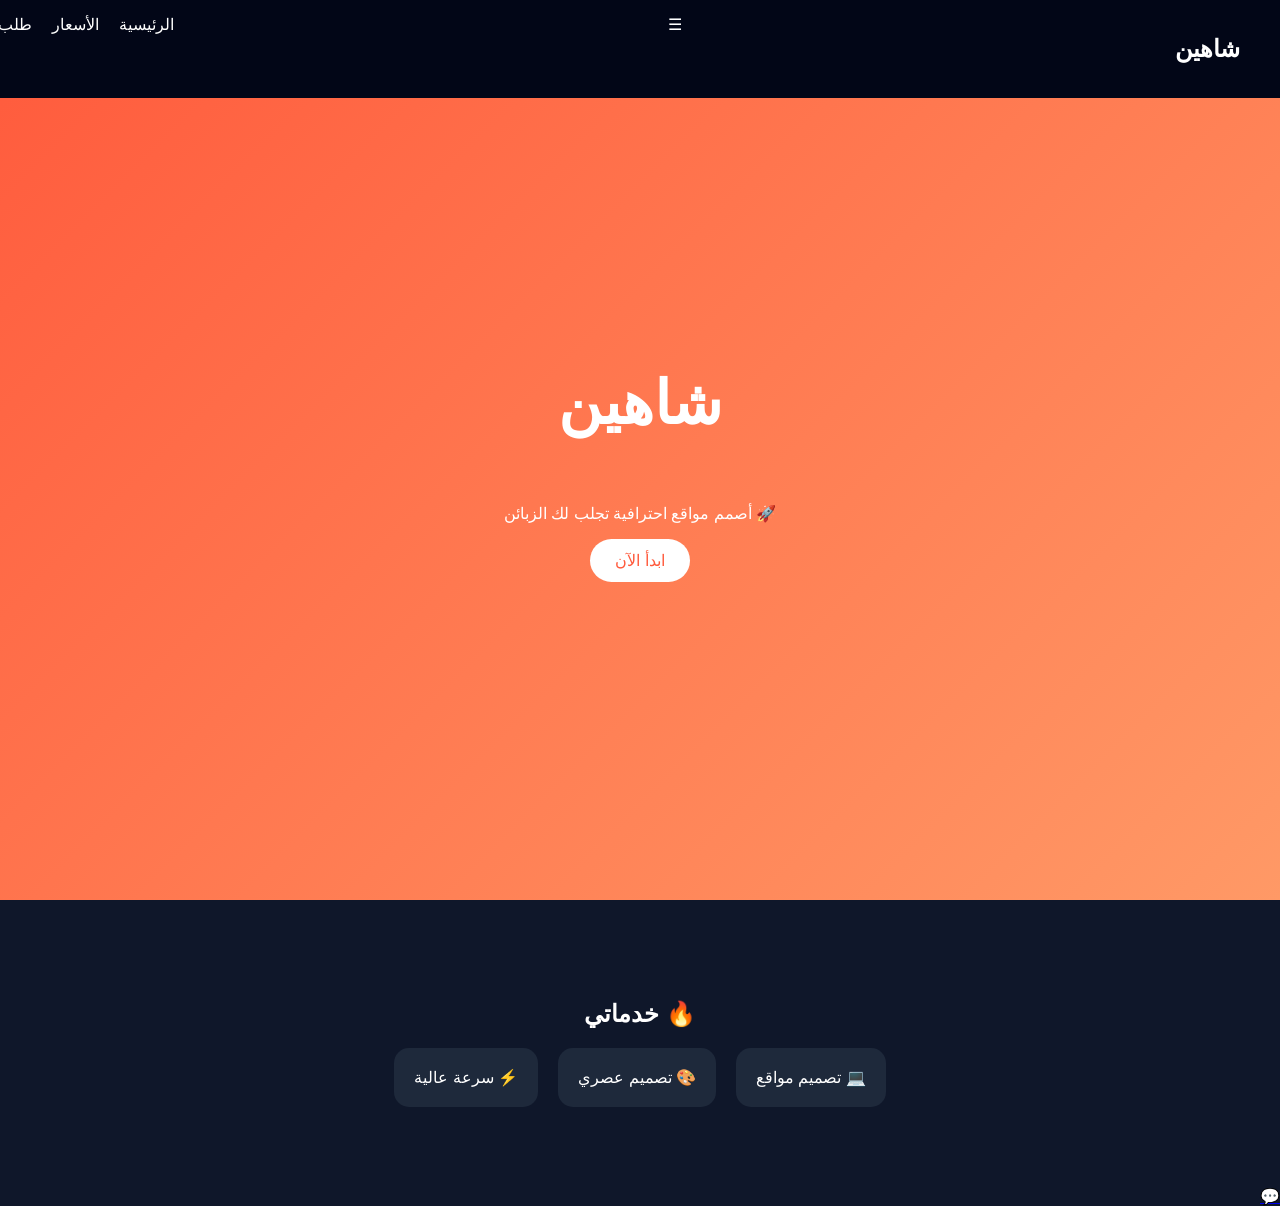
==== index.html @ 930d777d "Update index.html" ====
<!DOCTYPE html>
<html lang="ar" dir="rtl">
<head>
<meta charset="UTF-8">
<meta name="viewport" content="width=device-width, initial-scale=1.0">
<title>شاهين | مصمم مواقع</title>
<link rel="stylesheet" href="style.css">
</head>

<body>

<nav>
<h2 class="logo">شاهين</h2>

<span class="menu-btn" onclick="toggleMenu()">☰</span>

<div class="menu">
<a href="index.html">الرئيسية</a>
<a href="pricing.html">الأسعار</a>
<a href="contact.html">طلب موقع</a>
</div>

</nav>

<!-- HERO -->
<section class="hero">
<h1 id="name"></h1>
<p>🚀 أصمم مواقع احترافية تجلب لك الزبائن</p>
<a href="pricing.html" class="btn">ابدأ الآن</a>
</section>

<!-- SERVICES -->
<section class="section">
<h2>🔥 خدماتي</h2>
<div class="cards">
<div class="card">💻 تصميم مواقع</div>
<div class="card">🎨 تصميم عصري</div>
<div class="card">⚡ سرعة عالية</div>
</div>
</section>

<!-- WHATSAPP FLOAT -->
<a href="https://wa.me/213673757838?text=مرحبا%20أريد%20تصميم%20موقع" class="whatsapp-float">💬</a>

<script src="script.js"></script>

</body>
</html>
---- style.css ----
body{
margin:0;
font-family:Arial;
background:#0f172a;
color:white;
scroll-behavior:smooth;
}

/* NAV */
nav{
display:flex;
justify-content:space-between;
padding:15px 40px;
background:#020617;
position:fixed;
width:100%;
z-index:1000;
}

.menu{
display:flex;
gap:20px;
}

.menu a{
color:white;
text-decoration:none;
}

/* HERO */
.hero{
height:100vh;
display:flex;
flex-direction:column;
justify-content:center;
align-items:center;
background:linear-gradient(135deg,#ff5a3c,#ff9966);
}

.hero h1{
font-size:60px;
animation:glow 2s infinite alternate;
}

@keyframes glow{
from{ text-shadow:0 0 10px white;}
to{ text-shadow:0 0 40px yellow;}
}

/* BUTTON */
.btn{
background:white;
color:#ff5a3c;
padding:12px 25px;
border-radius:25px;
text-decoration:none;
}

/* SECTION */
.section{
padding:80px 20px;
text-align:center;
}

/* CARDS */
.cards{
display:flex;
gap:20px;
justify-content:center;
flex-wrap:wrap;
}

.card{
background:#1e293b;
padding:20px;
border-radius:15px;
transition:0.3s;
}

.card:hover{
transform:scale(1.1);
}

/* CTA */
.cta{
background:#ff5a3c;
padding:60px;
}

/* SCROLL ANIMATION */
.reveal{
opacity:0;
transform:translateY(50px);
transition:1s;
}

.reveal.active{
opacity:1;
transform:translateY(0);
}

/* TOP BUTTON */
#topBtn{
position:fixed;
bottom:20px;
left:20px;
padding:10px;
border:none;
border-radius:50%;
background:#ff5a3c;
color:white;
cursor:pointer;
}

/* MOBILE */
@media(max-width:768px){
.menu{
display:none;
flex-direction:column;
background:#020617;
position:absolute;
top:60px;
right:0;
width:100%;
}

.menu.active{
display:flex;
}

.menu-btn{
display:block;
}
}
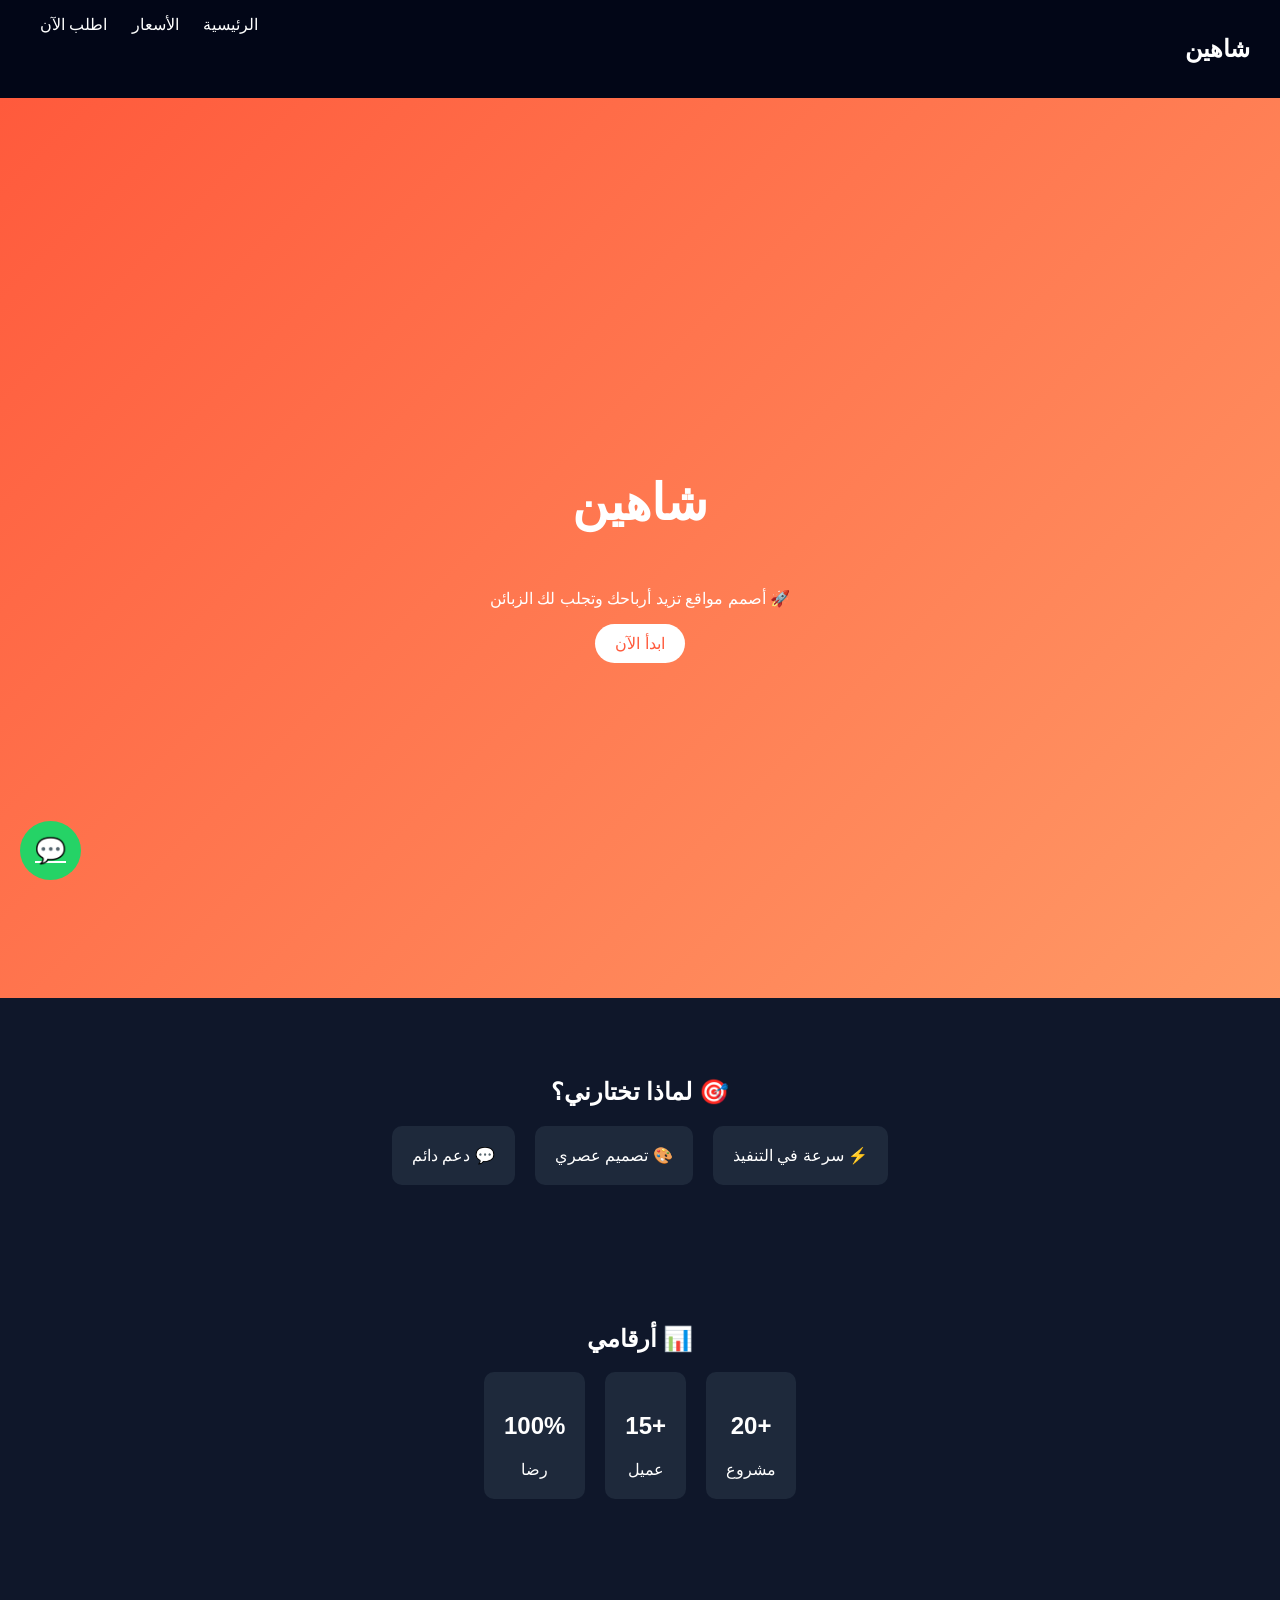
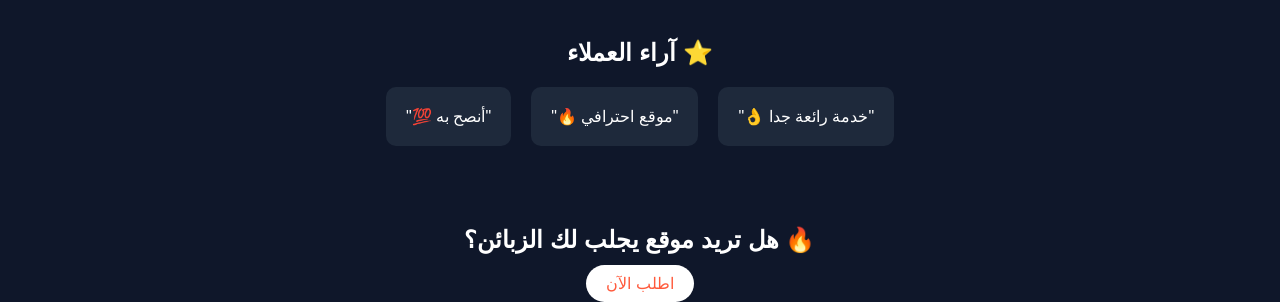
==== commit 3f2a4202: "Update index.html" ====
--- a/index.html
+++ b/index.html
@@ -1,47 +1,80 @@
-
 <!DOCTYPE html>
 <html lang="ar" dir="rtl">
 <head>
+
 <meta charset="UTF-8">
 <meta name="viewport" content="width=device-width, initial-scale=1.0">
-<title>شاهين | مصمم مواقع</title>
+
+<title>شاهين | مصمم مواقع محترف</title>
+
 <link rel="stylesheet" href="style.css">
+
 </head>
 
 <body>
 
+<!-- NAV -->
 <nav>
 <h2 class="logo">شاهين</h2>
 
-<span class="menu-btn" onclick="toggleMenu()">☰</span>
-
 <div class="menu">
-<a href="index.html">الرئيسية</a>
+<a href="#">الرئيسية</a>
 <a href="pricing.html">الأسعار</a>
-<a href="contact.html">طلب موقع</a>
+<a href="contact.html">اطلب الآن</a>
 </div>
-
 </nav>
 
 <!-- HERO -->
 <section class="hero">
 <h1 id="name"></h1>
-<p>🚀 أصمم مواقع احترافية تجلب لك الزبائن</p>
+<p>🚀 أصمم مواقع تزيد أرباحك وتجلب لك الزبائن</p>
 <a href="pricing.html" class="btn">ابدأ الآن</a>
 </section>
 
-<!-- SERVICES -->
+<!-- WHY ME -->
 <section class="section">
-<h2>🔥 خدماتي</h2>
+<h2>🎯 لماذا تختارني؟</h2>
+
 <div class="cards">
-<div class="card">💻 تصميم مواقع</div>
+<div class="card">⚡ سرعة في التنفيذ</div>
 <div class="card">🎨 تصميم عصري</div>
-<div class="card">⚡ سرعة عالية</div>
+<div class="card">💬 دعم دائم</div>
 </div>
+
 </section>
 
-<!-- WHATSAPP FLOAT -->
-<a href="https://wa.me/213673757838?text=مرحبا%20أريد%20تصميم%20موقع" class="whatsapp-float">💬</a>
+<!-- STATS -->
+<section class="section">
+<h2>📊 أرقامي</h2>
+
+<div class="cards">
+<div class="card"><h1>+20</h1> مشروع</div>
+<div class="card"><h1>+15</h1> عميل</div>
+<div class="card"><h1>100%</h1> رضا</div>
+</div>
+
+</section>
+
+<!-- REVIEWS -->
+<section class="section">
+<h2>⭐ آراء العملاء</h2>
+
+<div class="cards">
+<div class="card">"خدمة رائعة جدا 👌"</div>
+<div class="card">"موقع احترافي 🔥"</div>
+<div class="card">"أنصح به 💯"</div>
+</div>
+
+</section>
+
+<!-- CTA -->
+<section class="cta">
+<h2>🔥 هل تريد موقع يجلب لك الزبائن؟</h2>
+<a href="contact.html" class="btn">اطلب الآن</a>
+</section>
+
+<!-- WHATSAPP -->
+<a href="https://wa.me/213673757838" class="whatsapp-float">💬</a>
 
 <script src="script.js"></script>
 
--- a/style.css
+++ b/style.css
@@ -3,26 +3,19 @@
 font-family:Arial;
 background:#0f172a;
 color:white;
-scroll-behavior:smooth;
+text-align:center;
 }
 
 /* NAV */
 nav{
 display:flex;
 justify-content:space-between;
-padding:15px 40px;
+padding:15px 30px;
 background:#020617;
-position:fixed;
-width:100%;
-z-index:1000;
-}
-
-.menu{
-display:flex;
-gap:20px;
 }
 
 .menu a{
+margin:0 10px;
 color:white;
 text-decoration:none;
 }
@@ -38,97 +31,45 @@
 }
 
 .hero h1{
-font-size:60px;
-animation:glow 2s infinite alternate;
-}
-
-@keyframes glow{
-from{ text-shadow:0 0 10px white;}
-to{ text-shadow:0 0 40px yellow;}
+font-size:50px;
 }
 
 /* BUTTON */
 .btn{
 background:white;
 color:#ff5a3c;
-padding:12px 25px;
-border-radius:25px;
+padding:10px 20px;
+border-radius:20px;
 text-decoration:none;
 }
 
 /* SECTION */
 .section{
-padding:80px 20px;
-text-align:center;
+padding:60px;
 }
 
 /* CARDS */
 .cards{
 display:flex;
+justify-content:center;
 gap:20px;
-justify-content:center;
 flex-wrap:wrap;
 }
 
 .card{
 background:#1e293b;
 padding:20px;
-border-radius:15px;
-transition:0.3s;
+border-radius:10px;
 }
 
-.card:hover{
-transform:scale(1.1);
-}
-
-/* CTA */
-.cta{
-background:#ff5a3c;
-padding:60px;
-}
-
-/* SCROLL ANIMATION */
-.reveal{
-opacity:0;
-transform:translateY(50px);
-transition:1s;
-}
-
-.reveal.active{
-opacity:1;
-transform:translateY(0);
-}
-
-/* TOP BUTTON */
-#topBtn{
+/* WHATSAPP */
+.whatsapp-float{
 position:fixed;
 bottom:20px;
 left:20px;
-padding:10px;
-border:none;
+background:#25d366;
+color:white;
+font-size:25px;
+padding:15px;
 border-radius:50%;
-background:#ff5a3c;
-color:white;
-cursor:pointer;
 }
-
-/* MOBILE */
-@media(max-width:768px){
-.menu{
-display:none;
-flex-direction:column;
-background:#020617;
-position:absolute;
-top:60px;
-right:0;
-width:100%;
-}
-
-.menu.active{
-display:flex;
-}
-
-.menu-btn{
-display:block;
-}
-}
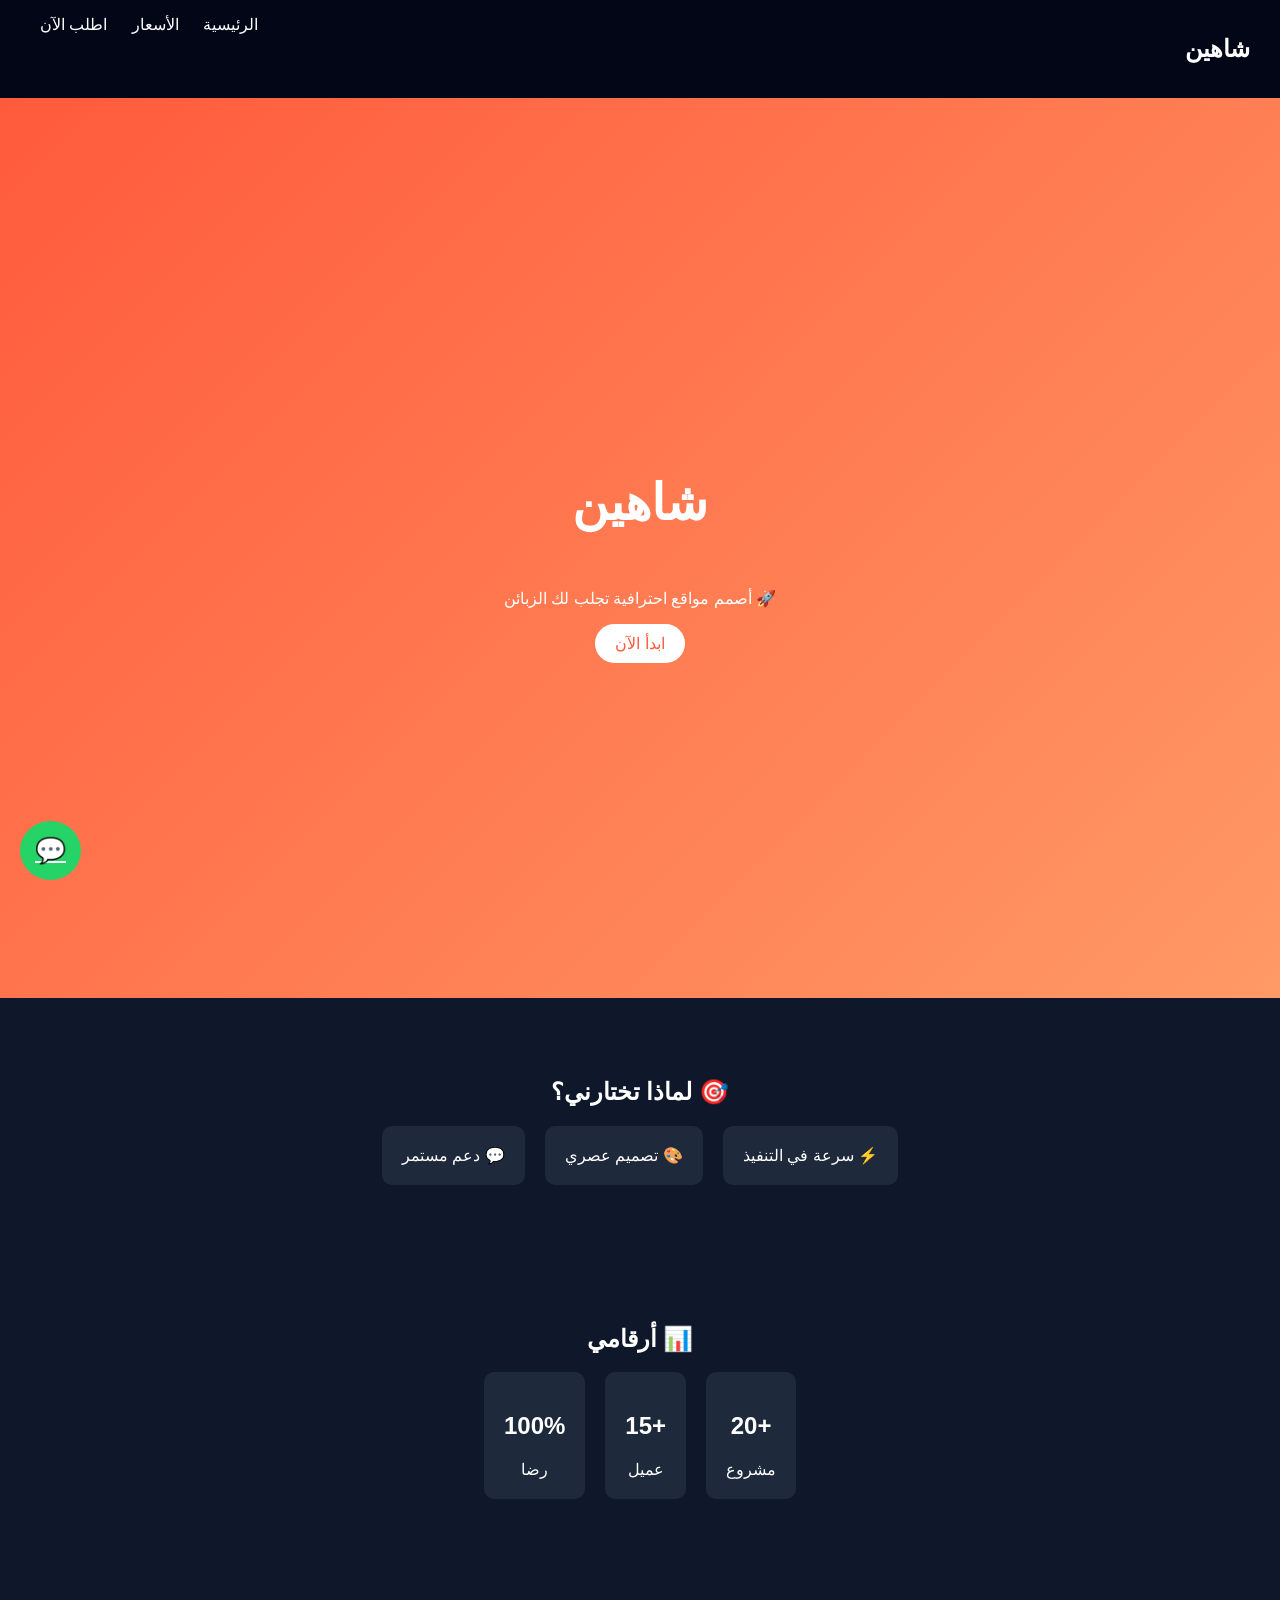
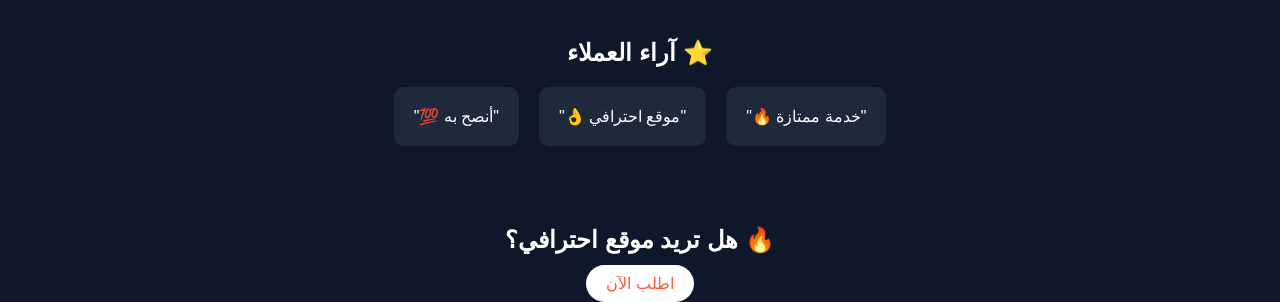
==== commit bc83225d: "Update index.html" ====
--- a/index.html
+++ b/index.html
@@ -1,24 +1,20 @@
+
 <!DOCTYPE html>
 <html lang="ar" dir="rtl">
 <head>
-
 <meta charset="UTF-8">
 <meta name="viewport" content="width=device-width, initial-scale=1.0">
-
 <title>شاهين | مصمم مواقع محترف</title>
-
 <link rel="stylesheet" href="style.css">
-
 </head>
 
 <body>
 
-<!-- NAV -->
 <nav>
 <h2 class="logo">شاهين</h2>
 
 <div class="menu">
-<a href="#">الرئيسية</a>
+<a href="index.html">الرئيسية</a>
 <a href="pricing.html">الأسعار</a>
 <a href="contact.html">اطلب الآن</a>
 </div>
@@ -27,20 +23,19 @@
 <!-- HERO -->
 <section class="hero">
 <h1 id="name"></h1>
-<p>🚀 أصمم مواقع تزيد أرباحك وتجلب لك الزبائن</p>
+<p>🚀 أصمم مواقع احترافية تجلب لك الزبائن</p>
 <a href="pricing.html" class="btn">ابدأ الآن</a>
 </section>
 
-<!-- WHY ME -->
+<!-- WHY -->
 <section class="section">
 <h2>🎯 لماذا تختارني؟</h2>
 
 <div class="cards">
 <div class="card">⚡ سرعة في التنفيذ</div>
 <div class="card">🎨 تصميم عصري</div>
-<div class="card">💬 دعم دائم</div>
+<div class="card">💬 دعم مستمر</div>
 </div>
-
 </section>
 
 <!-- STATS -->
@@ -52,7 +47,6 @@
 <div class="card"><h1>+15</h1> عميل</div>
 <div class="card"><h1>100%</h1> رضا</div>
 </div>
-
 </section>
 
 <!-- REVIEWS -->
@@ -60,23 +54,23 @@
 <h2>⭐ آراء العملاء</h2>
 
 <div class="cards">
-<div class="card">"خدمة رائعة جدا 👌"</div>
-<div class="card">"موقع احترافي 🔥"</div>
+<div class="card">"خدمة ممتازة 🔥"</div>
+<div class="card">"موقع احترافي 👌"</div>
 <div class="card">"أنصح به 💯"</div>
 </div>
-
 </section>
 
 <!-- CTA -->
 <section class="cta">
-<h2>🔥 هل تريد موقع يجلب لك الزبائن؟</h2>
+<h2>🔥 هل تريد موقع احترافي؟</h2>
 <a href="contact.html" class="btn">اطلب الآن</a>
 </section>
 
-<!-- WHATSAPP -->
 <a href="https://wa.me/213673757838" class="whatsapp-float">💬</a>
 
 <script src="script.js"></script>
 
 </body>
 </html>
+
+
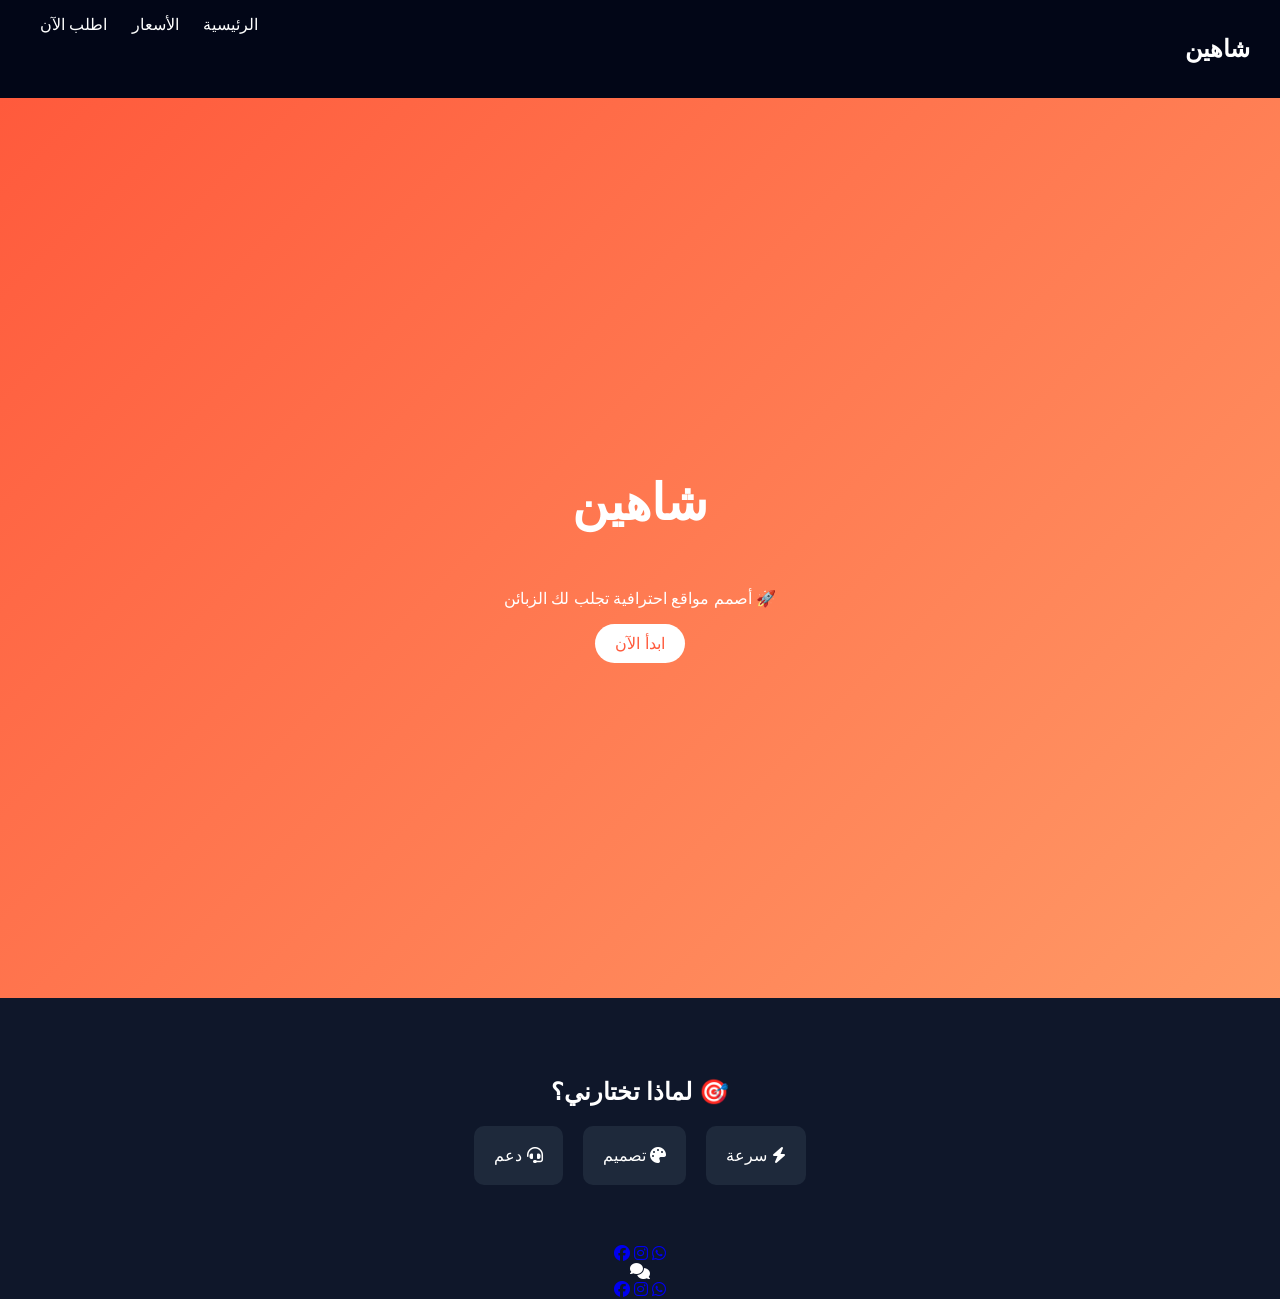
==== commit e6fd5973: "Update index.html" ====
--- a/index.html
+++ b/index.html
@@ -1,11 +1,17 @@
-
 <!DOCTYPE html>
 <html lang="ar" dir="rtl">
 <head>
+
 <meta charset="UTF-8">
 <meta name="viewport" content="width=device-width, initial-scale=1.0">
-<title>شاهين | مصمم مواقع محترف</title>
+
+<title>شاهين | مصمم مواقع</title>
+
 <link rel="stylesheet" href="style.css">
+
+<!-- ICONS -->
+<link rel="stylesheet" href="https://cdnjs.cloudflare.com/ajax/libs/font-awesome/6.5.0/css/all.min.css">
+
 </head>
 
 <body>
@@ -32,45 +38,33 @@
 <h2>🎯 لماذا تختارني؟</h2>
 
 <div class="cards">
-<div class="card">⚡ سرعة في التنفيذ</div>
-<div class="card">🎨 تصميم عصري</div>
-<div class="card">💬 دعم مستمر</div>
+<div class="card"><i class="fa-solid fa-bolt"></i> سرعة</div>
+<div class="card"><i class="fa-solid fa-palette"></i> تصميم</div>
+<div class="card"><i class="fa-solid fa-headset"></i> دعم</div>
 </div>
+
 </section>
 
-<!-- STATS -->
-<section class="section">
-<h2>📊 أرقامي</h2>
+<!-- SOCIAL -->
+<div class="social">
+<a href="https://wa.me/213673757838"><i class="fab fa-whatsapp"></i></a>
+<a href="https://instagram.com/sb_chahin_40"><i class="fab fa-instagram"></i></a>
+<a href="https://facebook.com/sebaa.chahin"><i class="fab fa-facebook"></i></a>
+</div>
 
-<div class="cards">
-<div class="card"><h1>+20</h1> مشروع</div>
-<div class="card"><h1>+15</h1> عميل</div>
-<div class="card"><h1>100%</h1> رضا</div>
+<!-- FLOAT BUTTON -->
+<div class="floating">
+<i class="fa-solid fa-comments main-btn"></i>
+
+<div class="floating-menu">
+<a href="https://wa.me/213673757838"><i class="fab fa-whatsapp"></i></a>
+<a href="https://instagram.com/sb_chahin_40"><i class="fab fa-instagram"></i></a>
+<a href="https://facebook.com/sebaa.chahin"><i class="fab fa-facebook"></i></a>
 </div>
-</section>
 
-<!-- REVIEWS -->
-<section class="section">
-<h2>⭐ آراء العملاء</h2>
-
-<div class="cards">
-<div class="card">"خدمة ممتازة 🔥"</div>
-<div class="card">"موقع احترافي 👌"</div>
-<div class="card">"أنصح به 💯"</div>
 </div>
-</section>
-
-<!-- CTA -->
-<section class="cta">
-<h2>🔥 هل تريد موقع احترافي؟</h2>
-<a href="contact.html" class="btn">اطلب الآن</a>
-</section>
-
-<a href="https://wa.me/213673757838" class="whatsapp-float">💬</a>
 
 <script src="script.js"></script>
 
 </body>
 </html>
-
-
--- a/style.css
+++ b/style.css
@@ -32,6 +32,12 @@
 
 .hero h1{
 font-size:50px;
+animation:glow 2s infinite alternate;
+}
+
+@keyframes glow{
+from{ text-shadow:0 0 10px white;}
+to{ text-shadow:0 0 40px yellow;}
 }
 
 /* BUTTON */
@@ -60,6 +66,23 @@
 background:#1e293b;
 padding:20px;
 border-radius:10px;
+transition:0.3s;
+}
+
+.card h1{
+font-size:40px;
+color:#ff5a3c;
+}
+
+.card:hover{
+transform:scale(1.1);
+box-shadow:0 0 20px rgba(255,90,60,0.5);
+}
+
+/* CTA */
+.cta{
+background:#ff5a3c;
+padding:60px;
 }
 
 /* WHATSAPP */
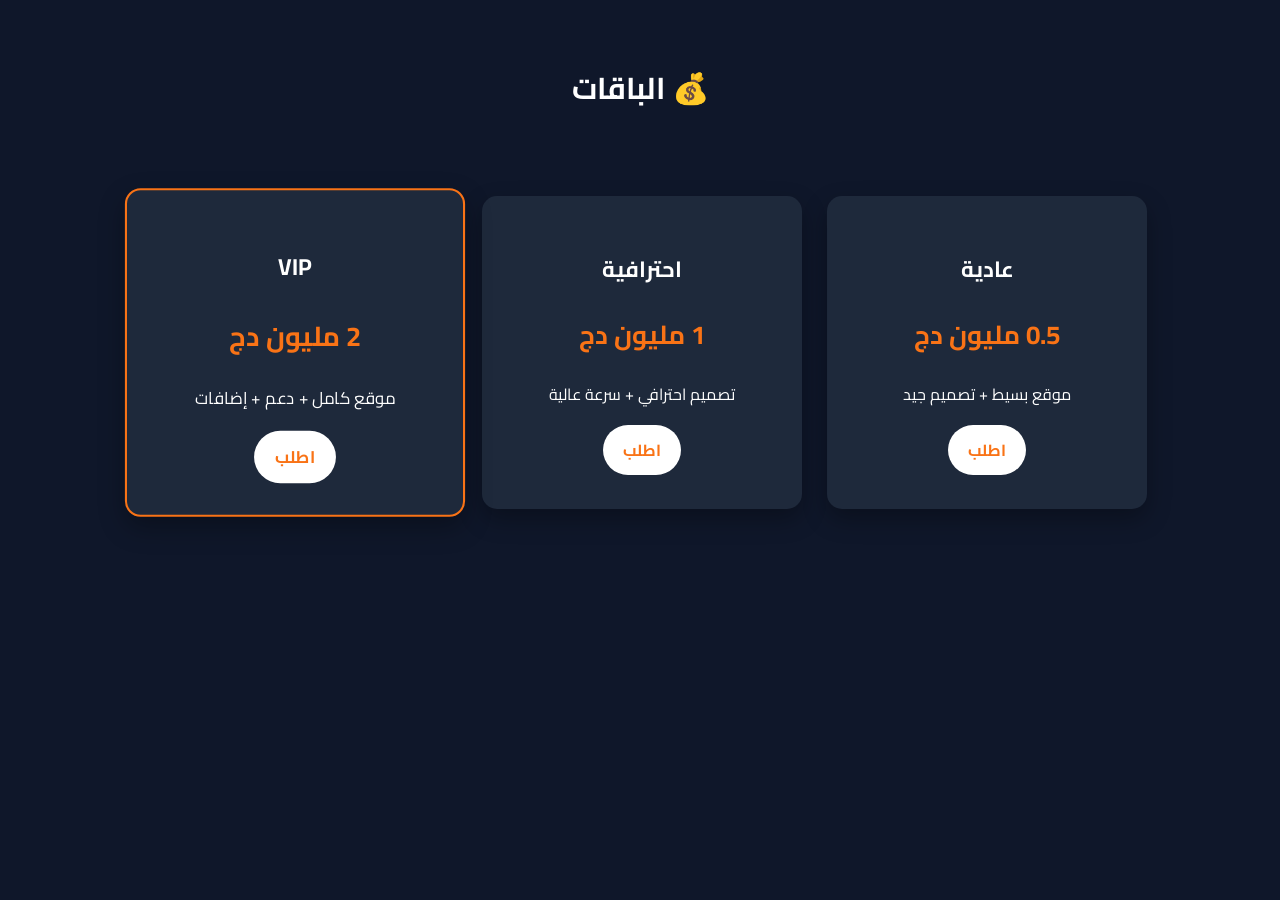
==== commit 46bdffe9: "Update index.html" ====
--- a/index.html
+++ b/index.html
@@ -1,70 +1,136 @@
+
 <!DOCTYPE html>
 <html lang="ar" dir="rtl">
 <head>
-
 <meta charset="UTF-8">
 <meta name="viewport" content="width=device-width, initial-scale=1.0">
 
-<title>شاهين | مصمم مواقع</title>
+<title>الباقات | شاهين</title>
 
-<link rel="stylesheet" href="style.css">
+<link href="https://fonts.googleapis.com/css2?family=Cairo:wght@400;700&display=swap" rel="stylesheet">
 
-<!-- ICONS -->
-<link rel="stylesheet" href="https://cdnjs.cloudflare.com/ajax/libs/font-awesome/6.5.0/css/all.min.css">
+<style>
 
+body{
+    margin:0;
+    font-family:'Cairo',sans-serif;
+    background:#0f172a;
+    color:white;
+}
+
+/* TITLE */
+.title{
+    text-align:center;
+    margin-top:60px;
+    font-size:30px;
+}
+
+/* PRICING */
+.pricing{
+    display:flex;
+    justify-content:center;
+    gap:25px;
+    flex-wrap:wrap;
+    padding:60px 20px;
+}
+
+/* CARD */
+.card{
+    background:#1e293b;
+    width:260px;
+    padding:30px;
+    border-radius:15px;
+    text-align:center;
+    transition:0.3s;
+    box-shadow:0 10px 25px rgba(0,0,0,0.3);
+}
+
+.card:hover{
+    transform:translateY(-10px) scale(1.03);
+}
+
+/* TITLE */
+.card h3{
+    margin-bottom:10px;
+    font-size:22px;
+}
+
+/* PRICE */
+.card h2{
+    color:#f97316;
+    margin:20px 0;
+    font-size:26px;
+}
+
+/* BUTTON */
+.btn{
+    display:inline-block;
+    background:white;
+    color:#f97316;
+    padding:10px 20px;
+    border-radius:25px;
+    text-decoration:none;
+    font-weight:bold;
+    transition:0.3s;
+}
+
+.btn:hover{
+    background:#f97316;
+    color:white;
+}
+
+/* VIP SPECIAL */
+.vip{
+    border:2px solid #f97316;
+    transform:scale(1.05);
+}
+
+.vip:hover{
+    transform:scale(1.1);
+}
+
+/* RESPONSIVE */
+@media(max-width:768px){
+    .pricing{
+        flex-direction:column;
+        align-items:center;
+    }
+}
+
+</style>
 </head>
 
 <body>
 
-<nav>
-<h2 class="logo">شاهين</h2>
+<h1 class="title">💰 الباقات</h1>
 
-<div class="menu">
-<a href="index.html">الرئيسية</a>
-<a href="pricing.html">الأسعار</a>
-<a href="contact.html">اطلب الآن</a>
-</div>
-</nav>
+<section class="pricing">
 
-<!-- HERO -->
-<section class="hero">
-<h1 id="name"></h1>
-<p>🚀 أصمم مواقع احترافية تجلب لك الزبائن</p>
-<a href="pricing.html" class="btn">ابدأ الآن</a>
-</section>
+    <!-- عادية -->
+    <div class="card">
+        <h3>عادية</h3>
+        <h2>0.5 مليون دج</h2>
+        <p>موقع بسيط + تصميم جيد</p>
+        <a class="btn" href="https://wa.me/213673757838?text=طلب باقة عادية">اطلب</a>
+    </div>
 
-<!-- WHY -->
-<section class="section">
-<h2>🎯 لماذا تختارني؟</h2>
+    <!-- احترافية -->
+    <div class="card">
+        <h3>احترافية</h3>
+        <h2>1 مليون دج</h2>
+        <p>تصميم احترافي + سرعة عالية</p>
+        <a class="btn" href="https://wa.me/213673757838?text=طلب باقة احترافية">اطلب</a>
+    </div>
 
-<div class="cards">
-<div class="card"><i class="fa-solid fa-bolt"></i> سرعة</div>
-<div class="card"><i class="fa-solid fa-palette"></i> تصميم</div>
-<div class="card"><i class="fa-solid fa-headset"></i> دعم</div>
-</div>
+    <!-- VIP -->
+    <div class="card vip">
+        <h3>VIP</h3>
+        <h2>2 مليون دج</h2>
+        <p>موقع كامل + دعم + إضافات</p>
+        <a class="btn" href="https://wa.me/213673757838?text=طلب VIP">اطلب</a>
+    </div>
 
 </section>
 
-<!-- SOCIAL -->
-<div class="social">
-<a href="https://wa.me/213673757838"><i class="fab fa-whatsapp"></i></a>
-<a href="https://instagram.com/sb_chahin_40"><i class="fab fa-instagram"></i></a>
-<a href="https://facebook.com/sebaa.chahin"><i class="fab fa-facebook"></i></a>
-</div>
-
-<!-- FLOAT BUTTON -->
-<div class="floating">
-<i class="fa-solid fa-comments main-btn"></i>
-
-<div class="floating-menu">
-<a href="https://wa.me/213673757838"><i class="fab fa-whatsapp"></i></a>
-<a href="https://instagram.com/sb_chahin_40"><i class="fab fa-instagram"></i></a>
-<a href="https://facebook.com/sebaa.chahin"><i class="fab fa-facebook"></i></a>
-</div>
-
-</div>
-
-<script src="script.js"></script>
-
 </body>
 </html>
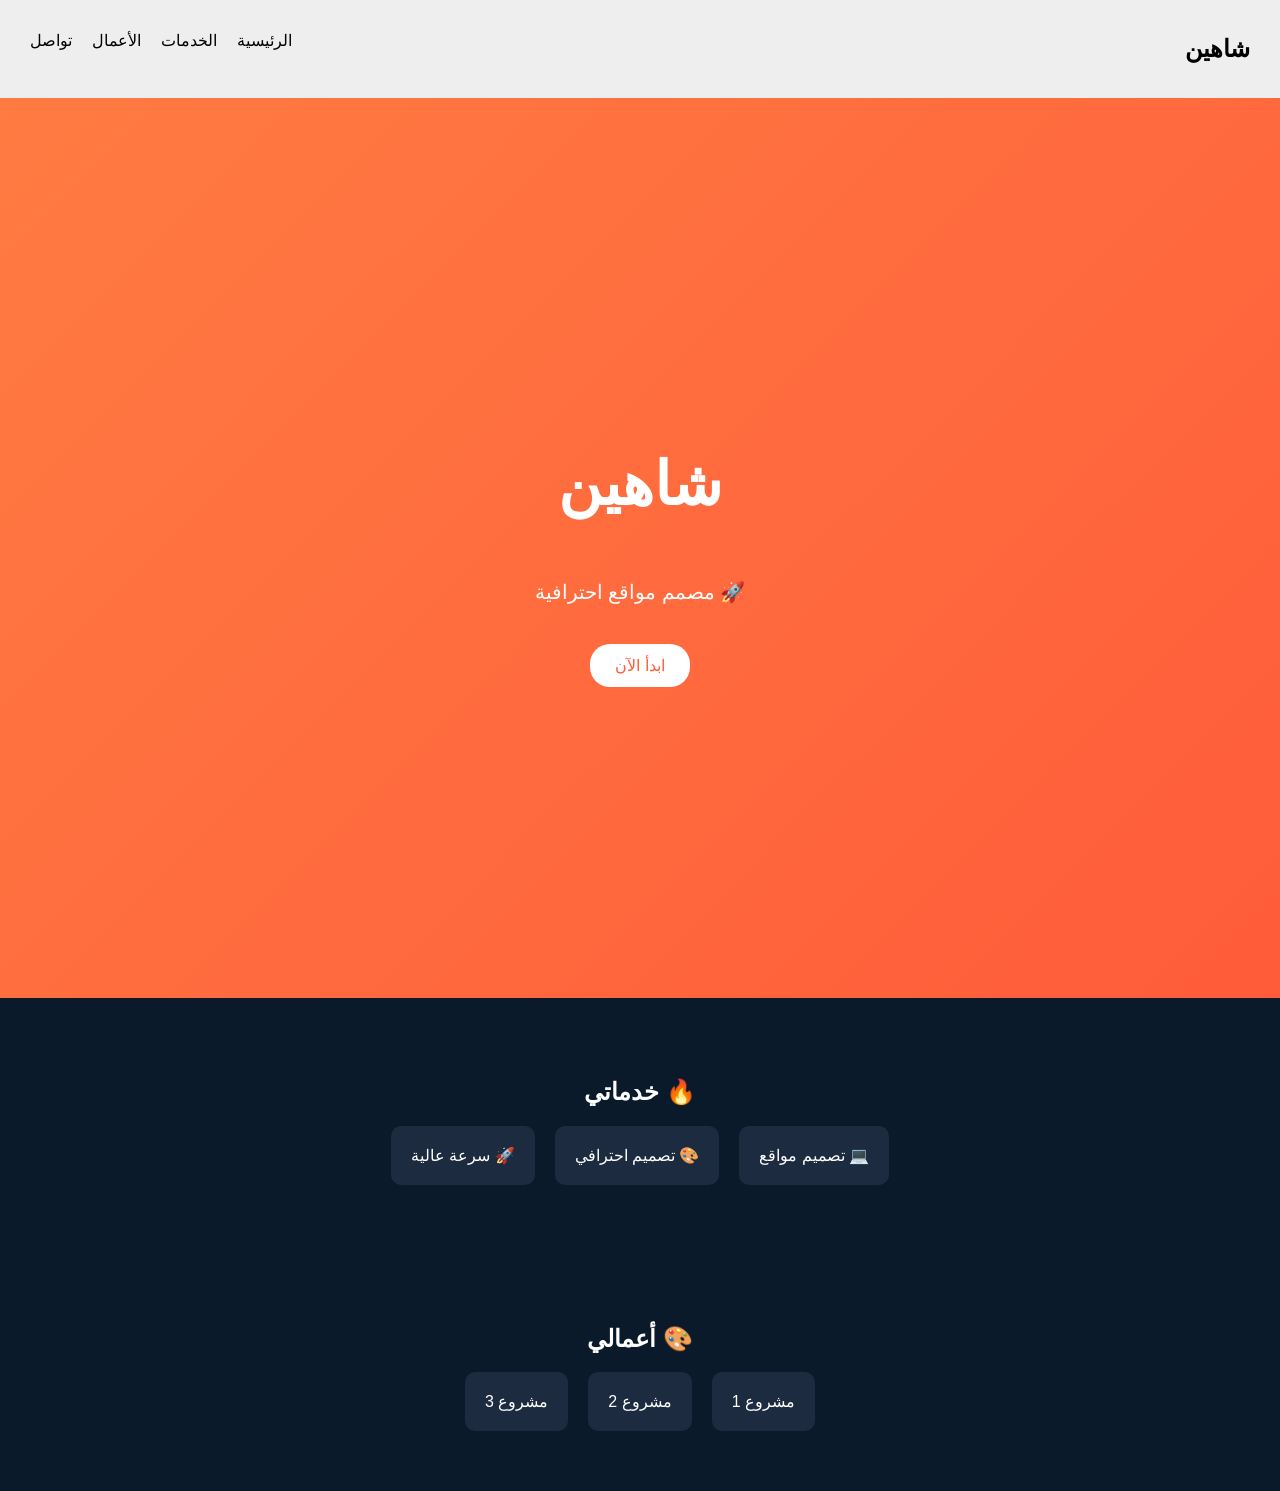
==== commit e13b93fa: "Update index.html" ====
--- a/index.html
+++ b/index.html
@@ -1,136 +1,145 @@
-
 <!DOCTYPE html>
-<html lang="ar" dir="rtl">
+<html lang="ar">
 <head>
 <meta charset="UTF-8">
 <meta name="viewport" content="width=device-width, initial-scale=1.0">
-
-<title>الباقات | شاهين</title>
-
-<link href="https://fonts.googleapis.com/css2?family=Cairo:wght@400;700&display=swap" rel="stylesheet">
+<title>شاهين</title>
 
 <style>
-
 body{
     margin:0;
-    font-family:'Cairo',sans-serif;
-    background:#0f172a;
-    color:white;
+    font-family:Arial;
+    direction:rtl;
+    background:#0b1a2a;
+    color:#fff;
 }
 
-/* TITLE */
-.title{
-    text-align:center;
-    margin-top:60px;
-    font-size:30px;
+/* النافبار */
+nav{
+    display:flex;
+    justify-content:space-between;
+    padding:15px 30px;
+    background:#eee;
+    color:#000;
 }
 
-/* PRICING */
-.pricing{
+nav ul{
+    list-style:none;
+    display:flex;
+    gap:20px;
+}
+
+nav a{
+    text-decoration:none;
+    color:#000;
+}
+
+/* الهيرو */
+.hero{
+    height:100vh;
+    display:flex;
+    flex-direction:column;
+    justify-content:center;
+    align-items:center;
+    background:linear-gradient(135deg,#ff7b42,#ff5c3a);
+    text-align:center;
+}
+
+.hero h1{
+    font-size:60px;
+}
+
+.hero p{
+    font-size:20px;
+}
+
+/* زر */
+.btn{
+    margin-top:20px;
+    padding:12px 25px;
+    border:none;
+    border-radius:20px;
+    background:#fff;
+    color:#ff5c3a;
+    cursor:pointer;
+    font-size:16px;
+}
+
+/* خدمات */
+.section{
+    padding:60px;
+    text-align:center;
+}
+
+.boxes{
     display:flex;
     justify-content:center;
-    gap:25px;
+    gap:20px;
     flex-wrap:wrap;
-    padding:60px 20px;
 }
 
-/* CARD */
-.card{
-    background:#1e293b;
-    width:260px;
-    padding:30px;
-    border-radius:15px;
-    text-align:center;
-    transition:0.3s;
-    box-shadow:0 10px 25px rgba(0,0,0,0.3);
-}
-
-.card:hover{
-    transform:translateY(-10px) scale(1.03);
-}
-
-/* TITLE */
-.card h3{
-    margin-bottom:10px;
-    font-size:22px;
-}
-
-/* PRICE */
-.card h2{
-    color:#f97316;
-    margin:20px 0;
-    font-size:26px;
-}
-
-/* BUTTON */
-.btn{
-    display:inline-block;
-    background:white;
-    color:#f97316;
-    padding:10px 20px;
-    border-radius:25px;
-    text-decoration:none;
-    font-weight:bold;
-    transition:0.3s;
-}
-
-.btn:hover{
-    background:#f97316;
-    color:white;
-}
-
-/* VIP SPECIAL */
-.vip{
-    border:2px solid #f97316;
-    transform:scale(1.05);
-}
-
-.vip:hover{
-    transform:scale(1.1);
-}
-
-/* RESPONSIVE */
-@media(max-width:768px){
-    .pricing{
-        flex-direction:column;
-        align-items:center;
-    }
+.box{
+    background:#1c2b3f;
+    padding:20px;
+    border-radius:10px;
 }
 
 </style>
+
 </head>
 
 <body>
 
-<h1 class="title">💰 الباقات</h1>
+<!-- navbar -->
+<nav>
+<h2>شاهين</h2>
+<ul>
+<li><a href="#">الرئيسية</a></li>
+<li><a href="#services">الخدمات</a></li>
+<li><a href="#work">الأعمال</a></li>
+<li><a href="#">تواصل</a></li>
+</ul>
+</nav>
 
-<section class="pricing">
+<!-- hero -->
+<div class="hero">
+<h1>شاهين</h1>
+<p>🚀 مصمم مواقع احترافية</p>
 
-    <!-- عادية -->
-    <div class="card">
-        <h3>عادية</h3>
-        <h2>0.5 مليون دج</h2>
-        <p>موقع بسيط + تصميم جيد</p>
-        <a class="btn" href="https://wa.me/213673757838?text=طلب باقة عادية">اطلب</a>
-    </div>
+<!-- الزر المهم -->
+<button class="btn" onclick="goPricing()">ابدأ الآن</button>
 
-    <!-- احترافية -->
-    <div class="card">
-        <h3>احترافية</h3>
-        <h2>1 مليون دج</h2>
-        <p>تصميم احترافي + سرعة عالية</p>
-        <a class="btn" href="https://wa.me/213673757838?text=طلب باقة احترافية">اطلب</a>
-    </div>
+</div>
 
-    <!-- VIP -->
-    <div class="card vip">
-        <h3>VIP</h3>
-        <h2>2 مليون دج</h2>
-        <p>موقع كامل + دعم + إضافات</p>
-        <a class="btn" href="https://wa.me/213673757838?text=طلب VIP">اطلب</a>
-    </div>
+<!-- الخدمات -->
+<div class="section" id="services">
+<h2>🔥 خدماتي</h2>
 
-</section>
+<div class="boxes">
+<div class="box">💻 تصميم مواقع</div>
+<div class="box">🎨 تصميم احترافي</div>
+<div class="box">🚀 سرعة عالية</div>
+</div>
+
+</div>
+
+<!-- أعمال -->
+<div class="section" id="work">
+<h2>🎨 أعمالي</h2>
+
+<div class="boxes">
+<div class="box">مشروع 1</div>
+<div class="box">مشروع 2</div>
+<div class="box">مشروع 3</div>
+</div>
+
+</div>
+
+<script>
+function goPricing(){
+    window.location.href = "pricing.html";
+}
+</script>
 
 </body>
 </html>
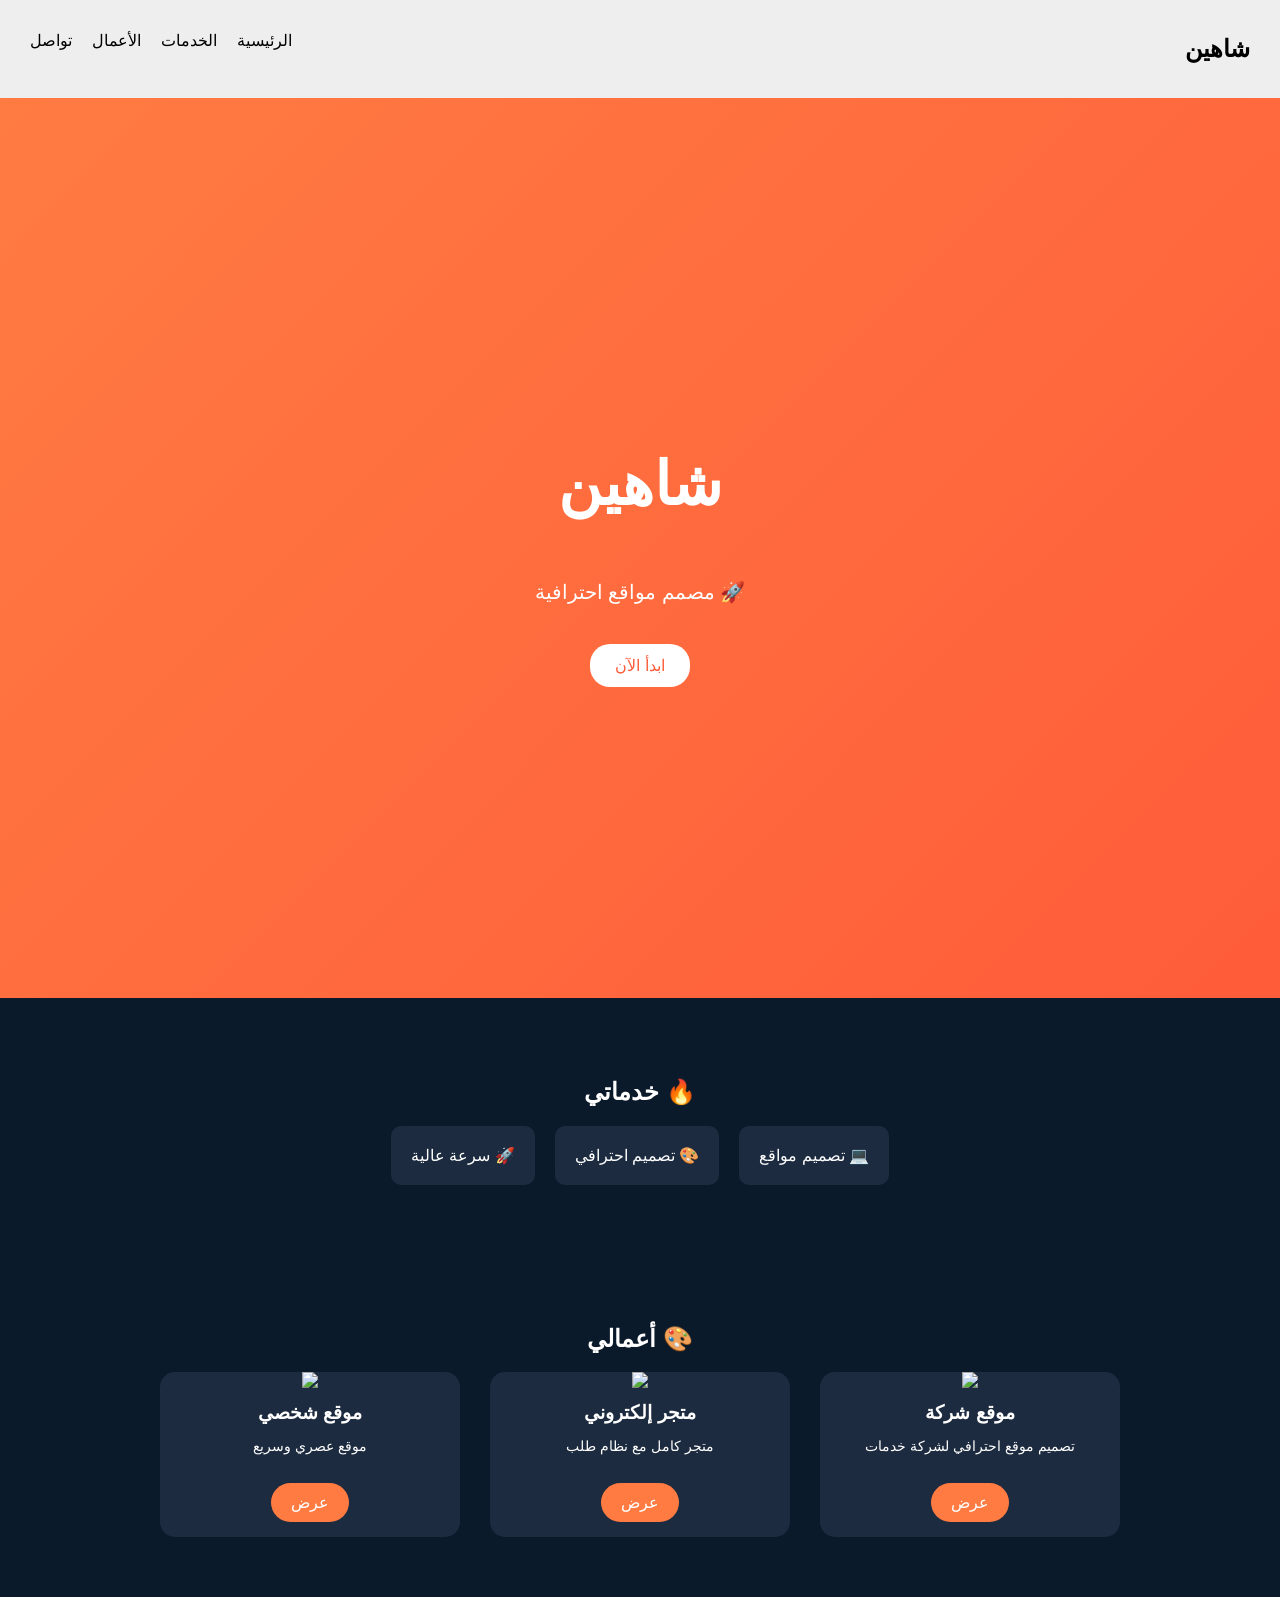
==== commit a2e05fcb: "Update index.html" ====
--- a/index.html
+++ b/index.html
@@ -63,6 +63,7 @@
     color:#ff5c3a;
     cursor:pointer;
     font-size:16px;
+    text-decoration:none;
 }
 
 /* خدمات */
@@ -82,6 +83,49 @@
     background:#1c2b3f;
     padding:20px;
     border-radius:10px;
+}
+
+/* ===== الأعمال الاحترافية ===== */
+.portfolio{
+    display:flex;
+    justify-content:center;
+    gap:30px;
+    flex-wrap:wrap;
+}
+
+.project{
+    background:#1c2b3f;
+    border-radius:15px;
+    overflow:hidden;
+    width:300px;
+    text-align:center;
+    transition:0.3s;
+}
+
+.project:hover{
+    transform:translateY(-10px);
+}
+
+.project img{
+    width:100%;
+}
+
+.project h3{
+    margin:10px 0;
+}
+
+.project p{
+    font-size:14px;
+    padding:0 10px;
+}
+
+.project .btn{
+    display:inline-block;
+    margin:15px;
+    padding:10px 20px;
+    background:#ff7b42;
+    color:#fff;
+    border-radius:20px;
 }
 
 </style>
@@ -106,9 +150,7 @@
 <h1>شاهين</h1>
 <p>🚀 مصمم مواقع احترافية</p>
 
-<!-- الزر المهم -->
 <button class="btn" onclick="goPricing()">ابدأ الآن</button>
-
 </div>
 
 <!-- الخدمات -->
@@ -123,14 +165,33 @@
 
 </div>
 
-<!-- أعمال -->
+<!-- الأعمال -->
 <div class="section" id="work">
 <h2>🎨 أعمالي</h2>
 
-<div class="boxes">
-<div class="box">مشروع 1</div>
-<div class="box">مشروع 2</div>
-<div class="box">مشروع 3</div>
+<div class="portfolio">
+
+<div class="project">
+<img src="https://via.placeholder.com/300x200">
+<h3>موقع شركة</h3>
+<p>تصميم موقع احترافي لشركة خدمات</p>
+<a href="#" class="btn">عرض</a>
+</div>
+
+<div class="project">
+<img src="https://via.placeholder.com/300x200">
+<h3>متجر إلكتروني</h3>
+<p>متجر كامل مع نظام طلب</p>
+<a href="#" class="btn">عرض</a>
+</div>
+
+<div class="project">
+<img src="https://via.placeholder.com/300x200">
+<h3>موقع شخصي</h3>
+<p>موقع عصري وسريع</p>
+<a href="#" class="btn">عرض</a>
+</div>
+
 </div>
 
 </div>
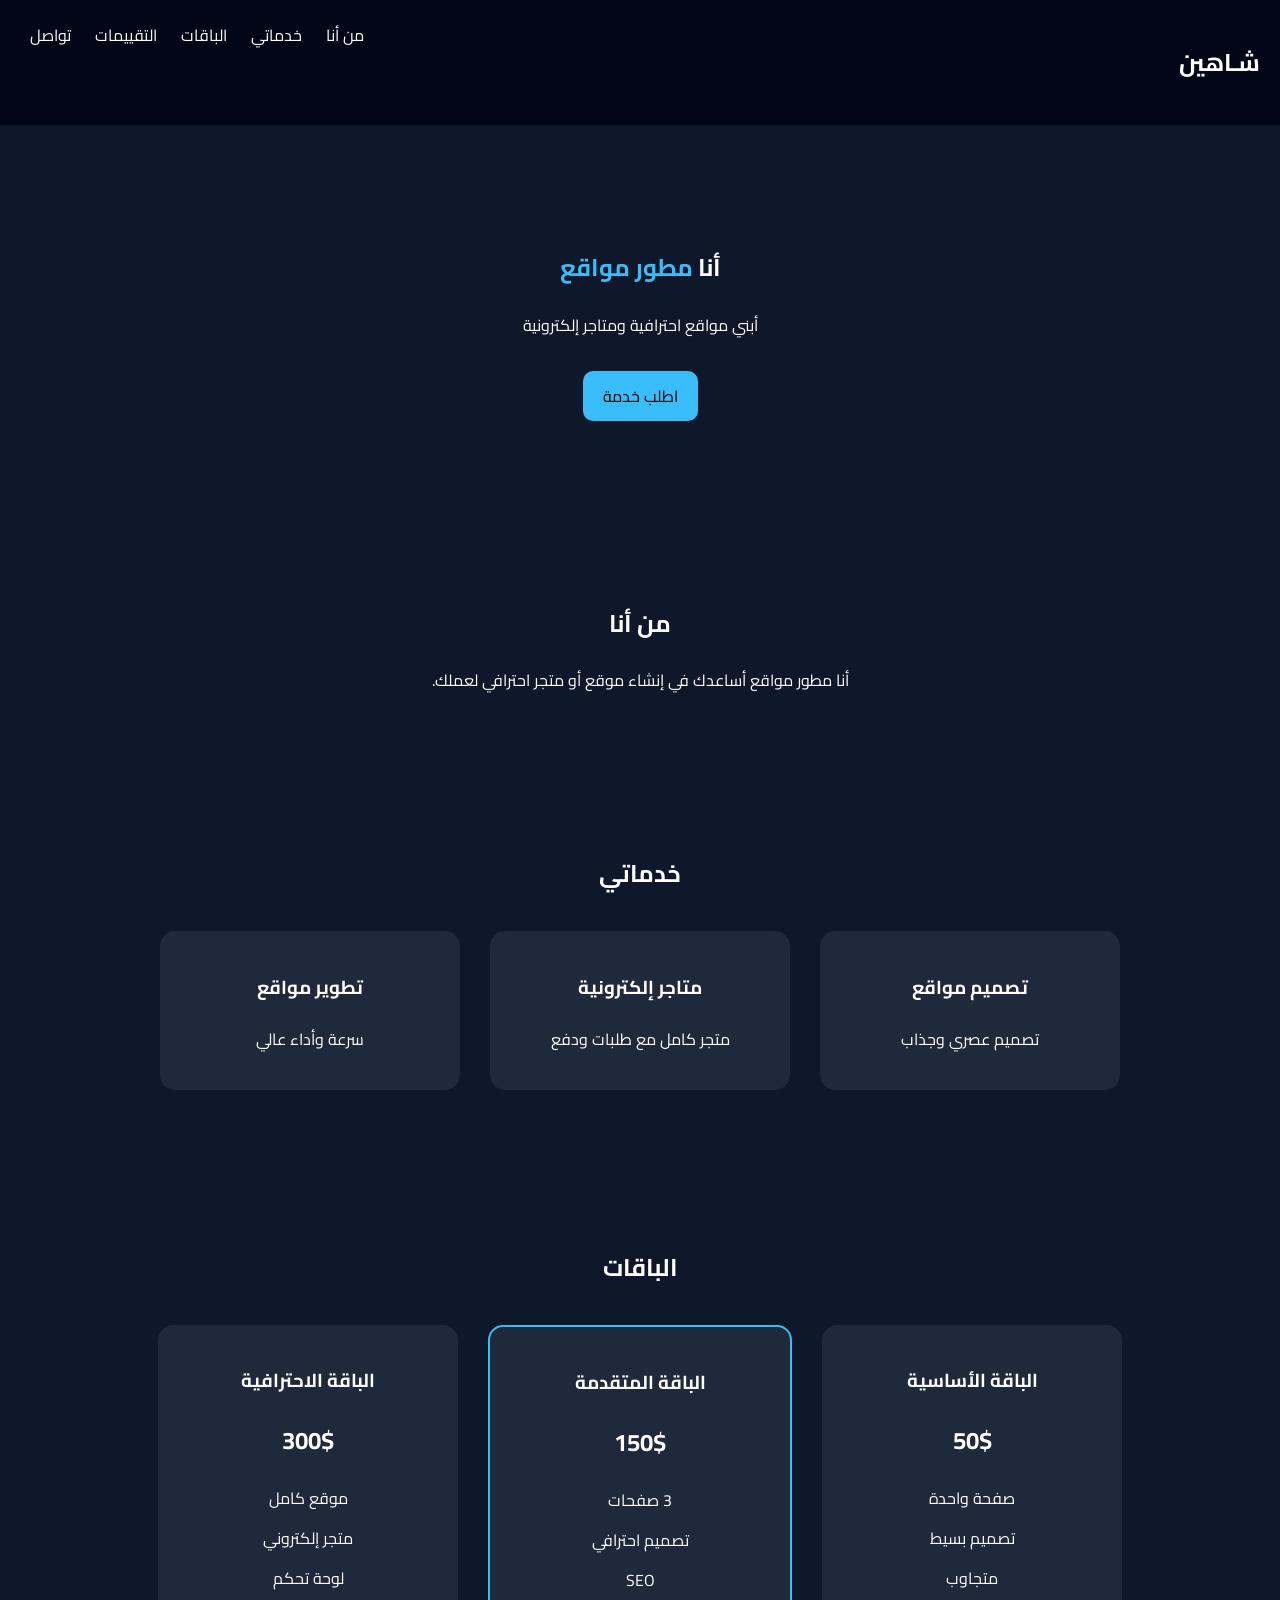
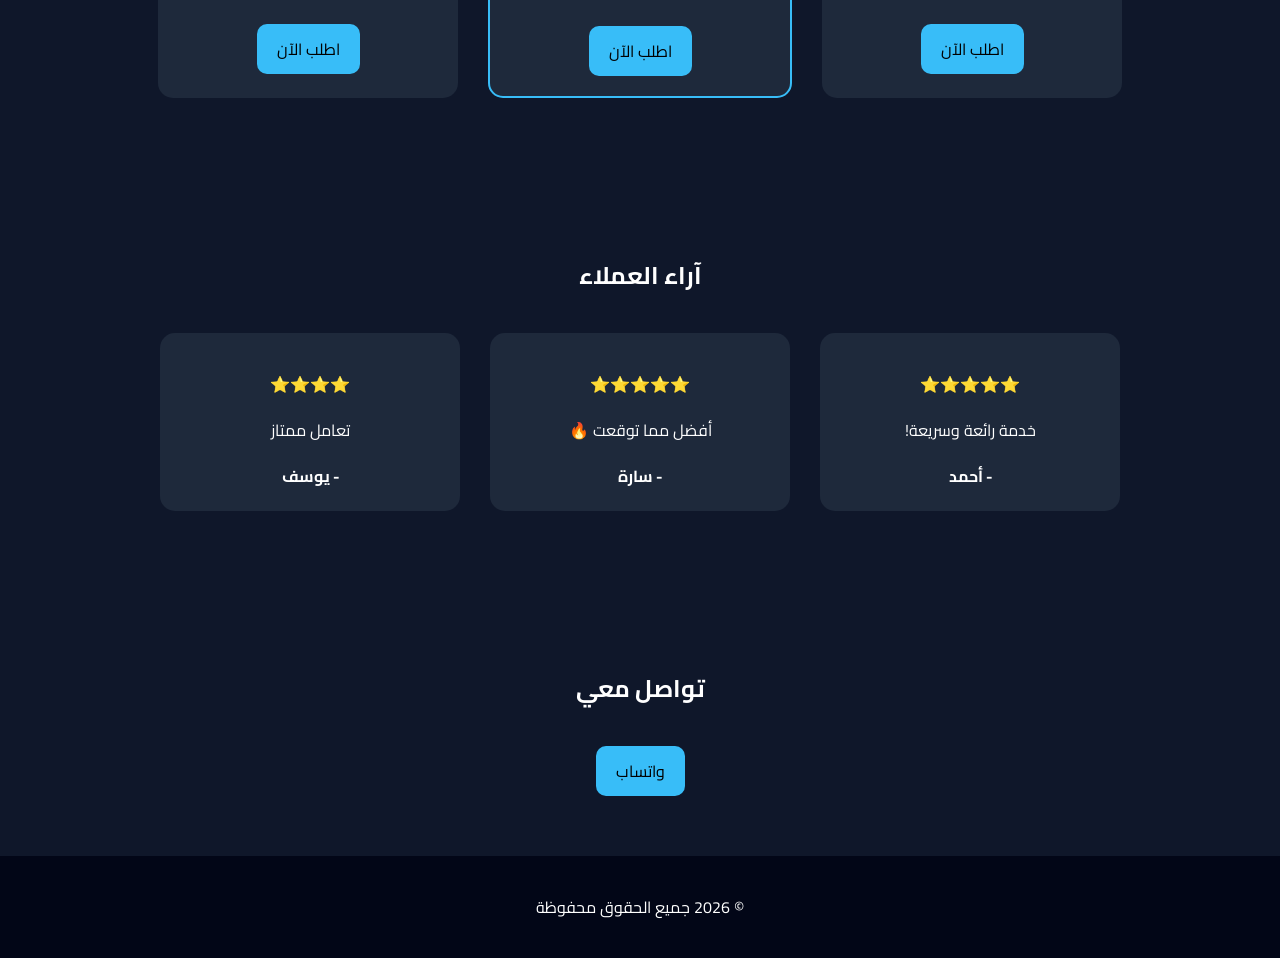
==== commit a1104850: "Update index.html" ====
--- a/index.html
+++ b/index.html
@@ -1,206 +1,216 @@
 <!DOCTYPE html>
-<html lang="ar">
+<html lang="ar" dir="rtl">
 <head>
-<meta charset="UTF-8">
-<meta name="viewport" content="width=device-width, initial-scale=1.0">
-<title>شاهين</title>
-
-<style>
-body{
-    margin:0;
-    font-family:Arial;
-    direction:rtl;
-    background:#0b1a2a;
-    color:#fff;
-}
-
-/* النافبار */
-nav{
-    display:flex;
-    justify-content:space-between;
-    padding:15px 30px;
-    background:#eee;
-    color:#000;
-}
-
-nav ul{
-    list-style:none;
-    display:flex;
-    gap:20px;
-}
-
-nav a{
-    text-decoration:none;
-    color:#000;
-}
-
-/* الهيرو */
-.hero{
-    height:100vh;
-    display:flex;
-    flex-direction:column;
-    justify-content:center;
-    align-items:center;
-    background:linear-gradient(135deg,#ff7b42,#ff5c3a);
-    text-align:center;
-}
-
-.hero h1{
-    font-size:60px;
-}
-
-.hero p{
-    font-size:20px;
-}
-
-/* زر */
-.btn{
-    margin-top:20px;
-    padding:12px 25px;
-    border:none;
-    border-radius:20px;
-    background:#fff;
-    color:#ff5c3a;
-    cursor:pointer;
-    font-size:16px;
-    text-decoration:none;
-}
-
-/* خدمات */
-.section{
-    padding:60px;
-    text-align:center;
-}
-
-.boxes{
-    display:flex;
-    justify-content:center;
-    gap:20px;
-    flex-wrap:wrap;
-}
-
-.box{
-    background:#1c2b3f;
-    padding:20px;
-    border-radius:10px;
-}
-
-/* ===== الأعمال الاحترافية ===== */
-.portfolio{
-    display:flex;
-    justify-content:center;
-    gap:30px;
-    flex-wrap:wrap;
-}
-
-.project{
-    background:#1c2b3f;
-    border-radius:15px;
-    overflow:hidden;
-    width:300px;
-    text-align:center;
-    transition:0.3s;
-}
-
-.project:hover{
-    transform:translateY(-10px);
-}
-
-.project img{
-    width:100%;
-}
-
-.project h3{
-    margin:10px 0;
-}
-
-.project p{
-    font-size:14px;
-    padding:0 10px;
-}
-
-.project .btn{
-    display:inline-block;
-    margin:15px;
-    padding:10px 20px;
-    background:#ff7b42;
-    color:#fff;
-    border-radius:20px;
-}
-
-</style>
-
+  <meta charset="UTF-8">
+  <title>موقعي الشخصي</title>
+
+  <link href="https://fonts.googleapis.com/css2?family=Cairo:wght@300;600&display=swap" rel="stylesheet">
+
+  <style>
+    body {
+      margin: 0;
+      font-family: 'Cairo', sans-serif;
+      background: #0f172a;
+      color: white;
+    }
+
+    header {
+      padding: 20px;
+      display: flex;
+      justify-content: space-between;
+      background: #020617;
+    }
+
+    nav a {
+      color: white;
+      margin: 10px;
+      text-decoration: none;
+    }
+
+    .hero {
+      text-align: center;
+      padding: 100px 20px;
+    }
+
+    .hero span {
+      color: #38bdf8;
+    }
+
+    .btn {
+      background: #38bdf8;
+      padding: 10px 20px;
+      border-radius: 10px;
+      color: black;
+      text-decoration: none;
+      display: inline-block;
+      margin-top: 15px;
+    }
+
+    .section {
+      padding: 60px 20px;
+      text-align: center;
+    }
+
+    .services {
+      display: flex;
+      flex-wrap: wrap;
+      justify-content: center;
+    }
+
+    .card {
+      background: #1e293b;
+      margin: 15px;
+      padding: 20px;
+      border-radius: 15px;
+      width: 260px;
+      transition: 0.3s;
+    }
+
+    .card:hover {
+      transform: scale(1.05);
+    }
+
+    ul {
+      list-style: none;
+      padding: 0;
+    }
+
+    ul li {
+      margin: 10px 0;
+    }
+
+    footer {
+      text-align: center;
+      padding: 20px;
+      background: #020617;
+    }
+  </style>
 </head>
 
 <body>
 
-<!-- navbar -->
-<nav>
-<h2>شاهين</h2>
-<ul>
-<li><a href="#">الرئيسية</a></li>
-<li><a href="#services">الخدمات</a></li>
-<li><a href="#work">الأعمال</a></li>
-<li><a href="#">تواصل</a></li>
-</ul>
-</nav>
-
-<!-- hero -->
-<div class="hero">
-<h1>شاهين</h1>
-<p>🚀 مصمم مواقع احترافية</p>
-
-<button class="btn" onclick="goPricing()">ابدأ الآن</button>
-</div>
-
-<!-- الخدمات -->
-<div class="section" id="services">
-<h2>🔥 خدماتي</h2>
-
-<div class="boxes">
-<div class="box">💻 تصميم مواقع</div>
-<div class="box">🎨 تصميم احترافي</div>
-<div class="box">🚀 سرعة عالية</div>
-</div>
-
-</div>
-
-<!-- الأعمال -->
-<div class="section" id="work">
-<h2>🎨 أعمالي</h2>
-
-<div class="portfolio">
-
-<div class="project">
-<img src="https://via.placeholder.com/300x200">
-<h3>موقع شركة</h3>
-<p>تصميم موقع احترافي لشركة خدمات</p>
-<a href="#" class="btn">عرض</a>
-</div>
-
-<div class="project">
-<img src="https://via.placeholder.com/300x200">
-<h3>متجر إلكتروني</h3>
-<p>متجر كامل مع نظام طلب</p>
-<a href="#" class="btn">عرض</a>
-</div>
-
-<div class="project">
-<img src="https://via.placeholder.com/300x200">
-<h3>موقع شخصي</h3>
-<p>موقع عصري وسريع</p>
-<a href="#" class="btn">عرض</a>
-</div>
-
-</div>
-
-</div>
-
-<script>
-function goPricing(){
-    window.location.href = "pricing.html";
-}
-</script>
+<header>
+  <h2>شـاهين</h2>
+  <nav>
+    <a href="#about">من أنا</a>
+    <a href="#services">خدماتي</a>
+    <a href="#pricing">الباقات</a>
+    <a href="#reviews">التقييمات</a>
+    <a href="#contact">تواصل</a>
+  </nav>
+</header>
+
+<section class="hero">
+  <h1>أنا <span>مطور مواقع</span></h1>
+  <p>أبني مواقع احترافية ومتاجر إلكترونية</p>
+  <a class="btn" href="#contact">اطلب خدمة</a>
+</section>
+
+<section id="about" class="section">
+  <h2>من أنا</h2>
+  <p>أنا مطور مواقع أساعدك في إنشاء موقع أو متجر احترافي لعملك.</p>
+</section>
+
+<section id="services" class="section">
+  <h2>خدماتي</h2>
+
+  <div class="services">
+    <div class="card">
+      <h3>تصميم مواقع</h3>
+      <p>تصميم عصري وجذاب</p>
+    </div>
+
+    <div class="card">
+      <h3>متاجر إلكترونية</h3>
+      <p>متجر كامل مع طلبات ودفع</p>
+    </div>
+
+    <div class="card">
+      <h3>تطوير مواقع</h3>
+      <p>سرعة وأداء عالي</p>
+    </div>
+  </div>
+</section>
+
+<!-- 🛒 الباقات -->
+<section id="pricing" class="section">
+  <h2>الباقات</h2>
+
+  <div class="services">
+
+    <div class="card">
+      <h3>الباقة الأساسية</h3>
+      <h2>50$</h2>
+      <ul>
+        <li>صفحة واحدة</li>
+        <li>تصميم بسيط</li>
+        <li>متجاوب</li>
+      </ul>
+      <a class="btn" href="#contact">اطلب الآن</a>
+    </div>
+
+    <div class="card" style="border:2px solid #38bdf8;">
+      <h3>الباقة المتقدمة</h3>
+      <h2>150$</h2>
+      <ul>
+        <li>3 صفحات</li>
+        <li>تصميم احترافي</li>
+        <li>SEO</li>
+      </ul>
+      <a class="btn" href="#contact">اطلب الآن</a>
+    </div>
+
+    <div class="card">
+      <h3>الباقة الاحترافية</h3>
+      <h2>300$</h2>
+      <ul>
+        <li>موقع كامل</li>
+        <li>متجر إلكتروني</li>
+        <li>لوحة تحكم</li>
+      </ul>
+      <a class="btn" href="#contact">اطلب الآن</a>
+    </div>
+
+  </div>
+</section>
+
+<!-- ⭐ التقييمات -->
+<section id="reviews" class="section">
+  <h2>آراء العملاء</h2>
+
+  <div class="services">
+
+    <div class="card">
+      <p>⭐⭐⭐⭐⭐</p>
+      <p>خدمة رائعة وسريعة!</p>
+      <strong>- أحمد</strong>
+    </div>
+
+    <div class="card">
+      <p>⭐⭐⭐⭐⭐</p>
+      <p>أفضل مما توقعت 🔥</p>
+      <strong>- سارة</strong>
+    </div>
+
+    <div class="card">
+      <p>⭐⭐⭐⭐</p>
+      <p>تعامل ممتاز</p>
+      <strong>- يوسف</strong>
+    </div>
+
+  </div>
+</section>
+
+<section id="contact" class="section">
+  <h2>تواصل معي</h2>
+  <a class="btn" href="https://wa.me/213XXXXXXXXX" target="_blank">
+    واتساب
+  </a>
+</section>
+
+<footer>
+  <p>© 2026 جميع الحقوق محفوظة</p>
+</footer>
 
 </body>
 </html>
